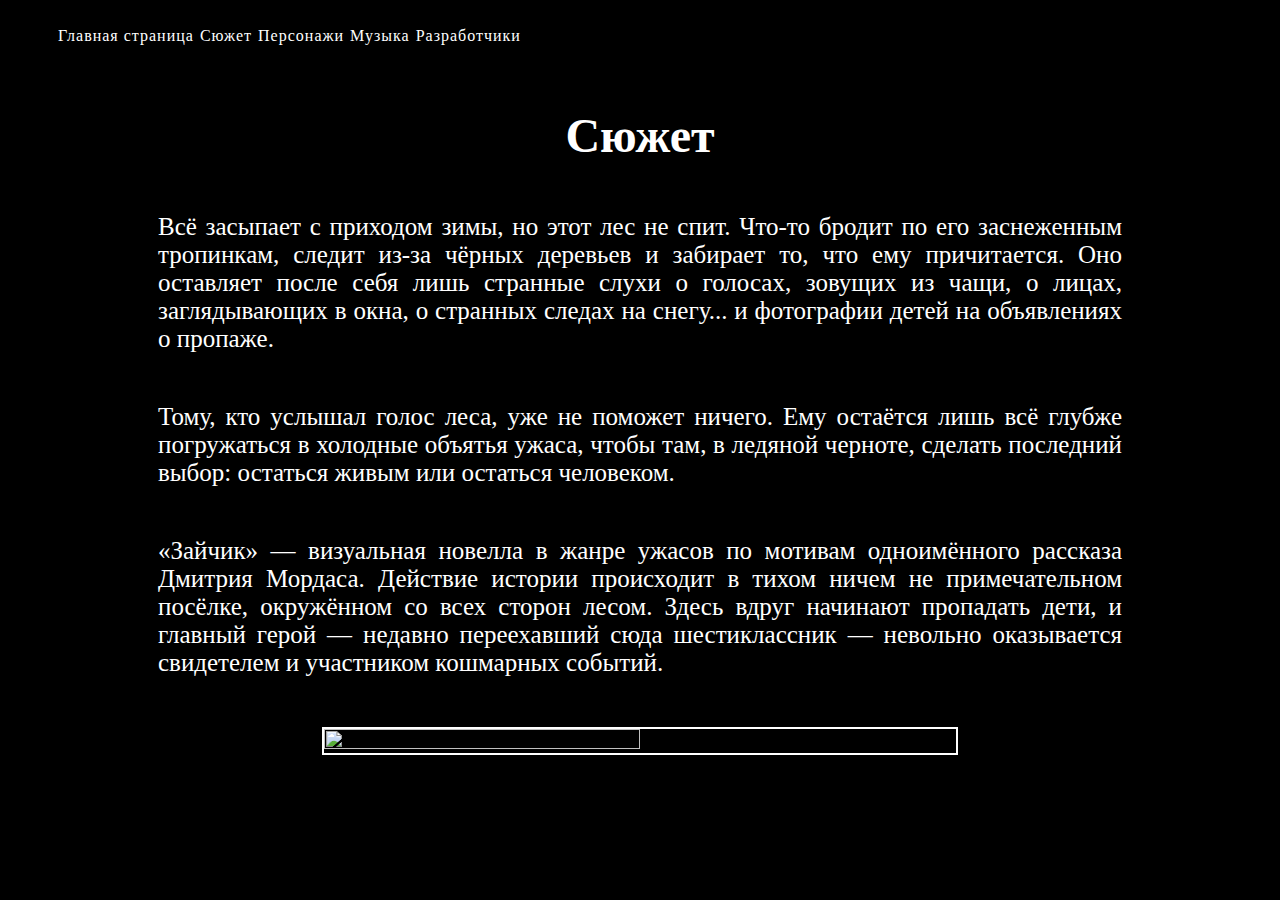
==== 2.html @ c74928db "adding pages" ====
<!DOCTYPE html>
<html lang="ru">
<head>
    <meta charset="UTF-8">
    <meta http-equiv="X-UA-Compatible" content="IE=edge">
    <meta name="viewport" content="width=device-width, initial-scale=1.0">
    <title>ЗАЙЧИК</title>
    <link href="style.css" rel="stylesheet">
</head>

<body>

<header>
	<a href="1.html">Главная страница</a>
	<a href="2.html">Сюжет</a>
	<a href="3.html">Персонажи</a>
	<a href="4.html">Музыка</a>
	<a href="5.html">Разработчики</a>
</header>

<h1 align="center">Сюжет</h1>
<p class="scenario">
	Всё засыпает с приходом зимы, но этот лес не спит. Что-то бродит по его заснеженным тропинкам, следит из-за чёрных деревьев и забирает то, что ему причитается.
	Оно оставляет после себя лишь странные слухи о голосах, зовущих из чащи, о лицах, заглядывающих в окна, о странных следах на снегу... и фотографии детей на объявлениях о пропаже.
</p>

<p class="scenario">
	Тому, кто услышал голос леса, уже не поможет ничего. 
	Ему остаётся лишь всё глубже погружаться в холодные объятья ужаса, чтобы там, в ледяной черноте, сделать последний выбор: остаться живым или остаться человеком.
</p>

<p class="scenario">
	«Зайчик» — визуальная новелла в жанре ужасов по мотивам одноимённого рассказа Дмитрия Мордаса. 
	Действие истории происходит в тихом ничем не примечательном посёлке, окружённом со всех сторон лесом. 
	Здесь вдруг начинают пропадать дети, и главный герой — недавно переехавший сюда шестиклассник — невольно оказывается свидетелем и участником кошмарных событий.
</p>

<img class="cover" src="images/menu.png">



</body>
</html>
---- style.css ----
@font-face {
	font-family: ALSHaussHairline;
	src: url(fonts/ALSHaussHairline.ttf);
}

@font-face {
	font-family: ALSHaussMedium;
	src: url(fonts/ALSHaussMedium.ttf);
}

@font-face {
	font-family: ALSHaussMediumItalic;
	src: url(fonts/ALSHaussMediumItalic.ttf);
}

@font-face {
	font-family: ALSHaussBlackExpanded;
	src: url(fonts/ALSHaussBlackExpanded.ttf);
}

@font-face {
	font-family: ALSHaussBold;
	src: url(fonts/ALSHaussBold.ttf);
}

p {
	color: #fff;
	font-size: 25px;
	font-family: ALSHaussMediumItalic;
	margin: 50px 150px;
}

body {
	background: rgb(0, 0, 0);
}

h1 { 
	color: #fff;
	font-size: 48px;
	font-family: ALSHaussBlackExpanded;
	text-align: center;
	margin-top: -55px;
}

a {
	text-decoration: none;
	color: #ffffff;
	font-size: 16px;
	font-family: ALSHaussBold;
	line-height: 20px;
}

header {
	text-align: justify;
    letter-spacing: 1px;
    height: 7em;
	font-size: 20px;
    padding-left: 50px;
	padding-top: 15px;
    color: #fff;
}

a:hover{
	color: #fd4820;
}

h2 {
	color:#ffd600;
	font-size: 25px;
	font-family: monospace;
	font-style: normal;
    text-shadow: 1px 0 1px rgb(0, 0, 0), 
    0 1px 1px rgb(0, 0, 0), 
    -3px 0 3px rgb(0, 0, 0),  
    0 -1px 1px rgb(0, 0, 0);
}

img {
	margin-top: 1em 1em;
	border: 2px solid #fff;
}

.cover {
	display: block;
    margin-left: auto;
    margin-right: auto;
	width: 50%;
	height: 50%;
	margin-top: 50px;
	margin-bottom: 50px;
}

.scenario {
	text-align: justify;
}

.char {
	color: #fff;
	font-size: 25px;
	font-family: ALSHaussMediumItalic;
	font-size: 18px;
	float: right;
}

.char_img {
	margin: 15px 15px;
	width: 20%;
	height: 20%;
	float: left;
}

.char_img2 {
	margin: 15px 15px;
	width: 40%;
	height: 40%;
	float: left;
	text-align: center;
}

.chars {
	padding-top: 30px;
	width: 70%;
	margin-left: auto;
    margin-right: auto;
	list-style-type: none;
}

.char_desc {
	color: #fff;
	font-size: 20px;
	font-family: ALSHaussMediumItalic;
	margin-top: 50px;
}

.trailer {
	text-align: justify;
}

.video {
	
}

.outer {
	width: 50%;
	height: 50%;
    border-radius: 20px;
	text-align: center;
	border: 2px solid #fff;
}


.ar {
    color: #ffffff;
	font-size: 25px;
	font-family: monospace;
	text-decoration: none;
}
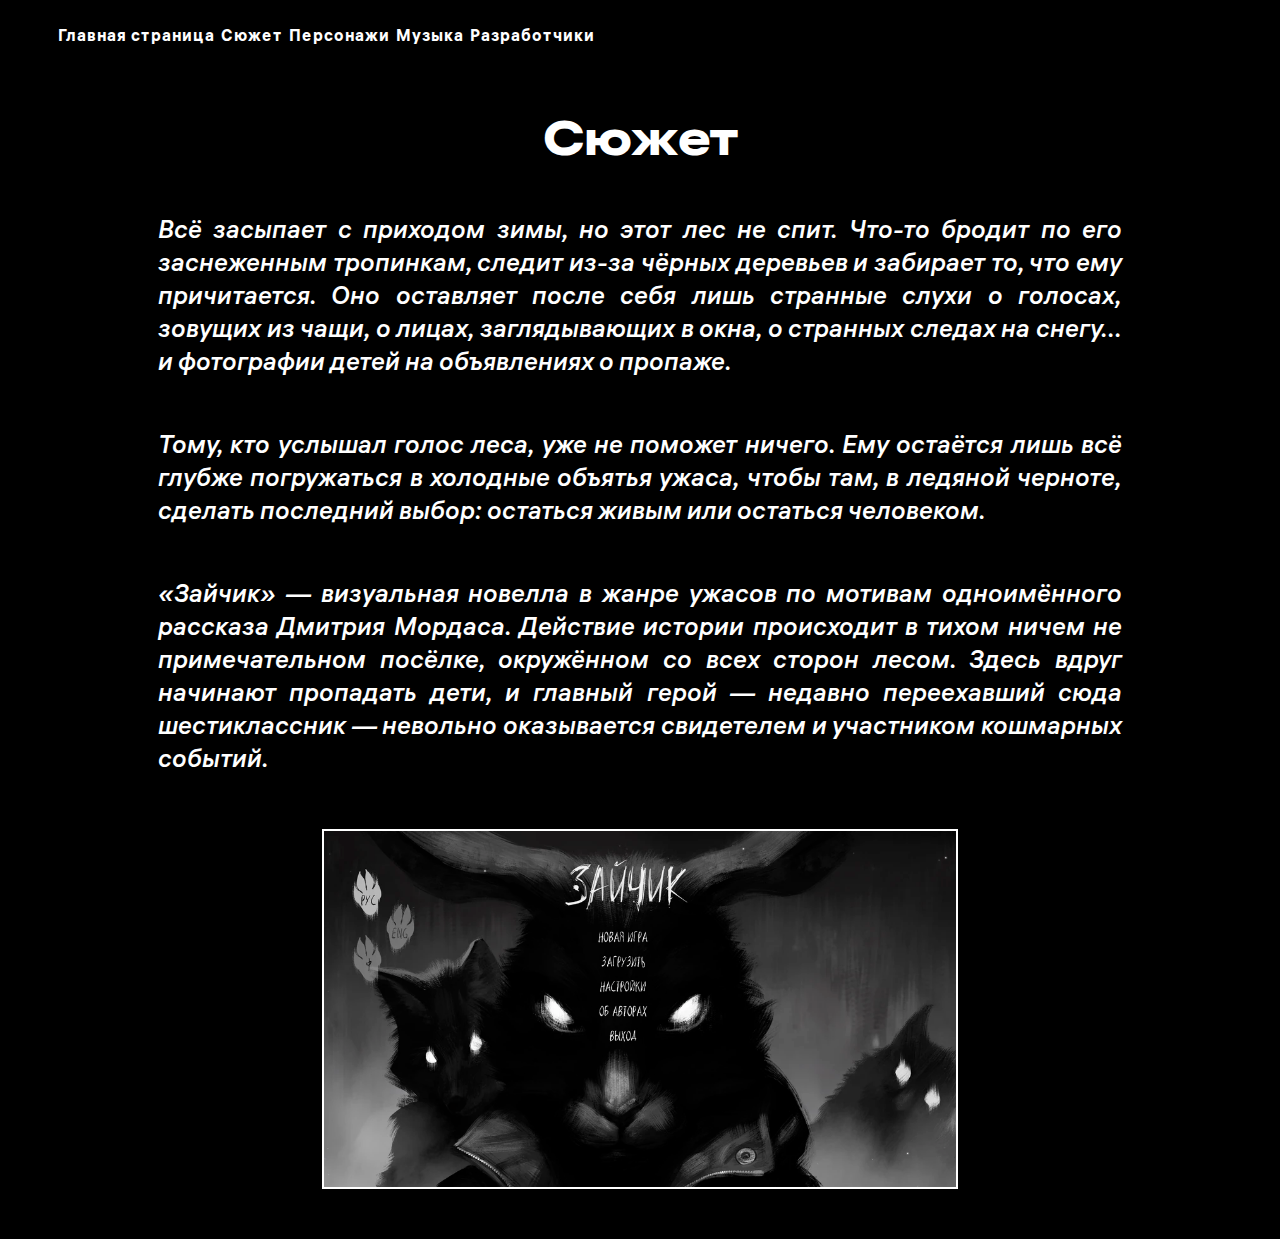
==== commit 19748fec: "Add files via upload" ====
--- a/2.html
+++ b/2.html
@@ -11,7 +11,7 @@
 <body>
 
 <header>
-	<a href="1.html">Главная страница</a>
+	<a href="index.html">Главная страница</a>
 	<a href="2.html">Сюжет</a>
 	<a href="3.html">Персонажи</a>
 	<a href="4.html">Музыка</a>
